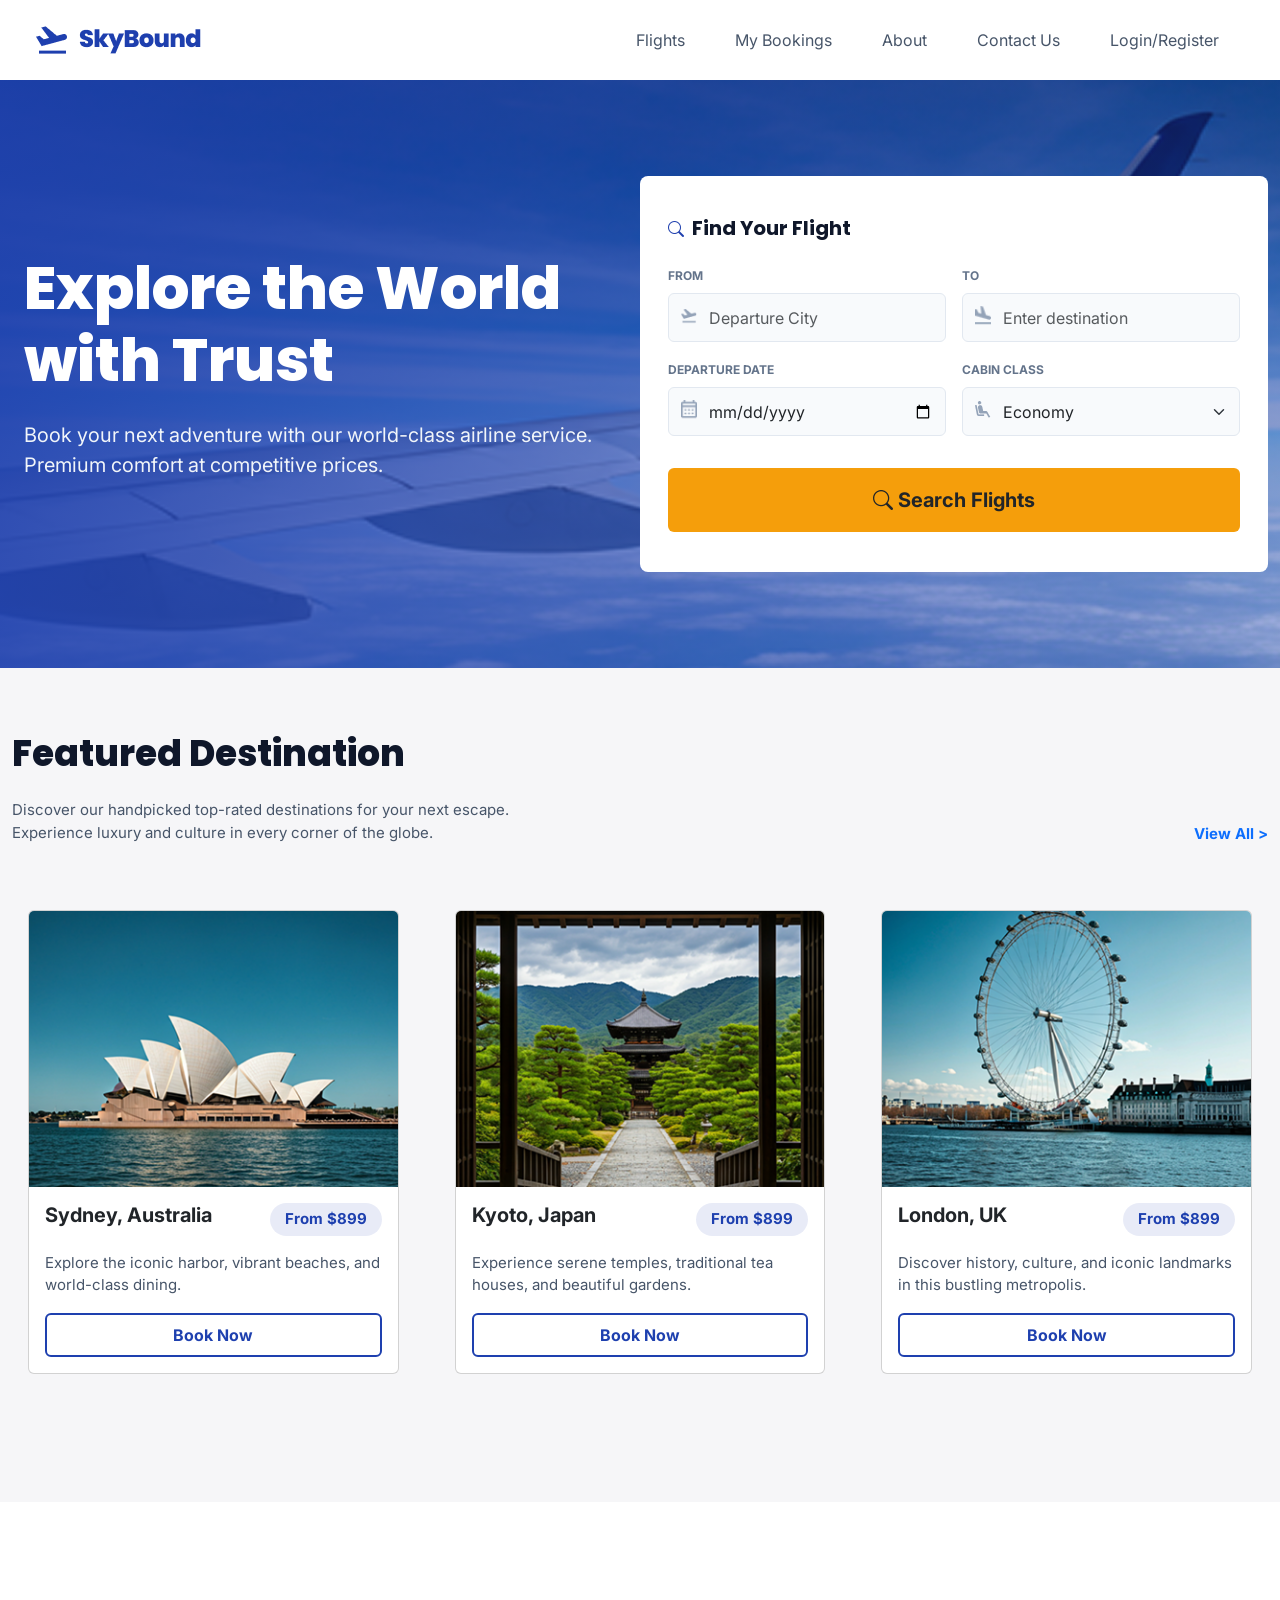
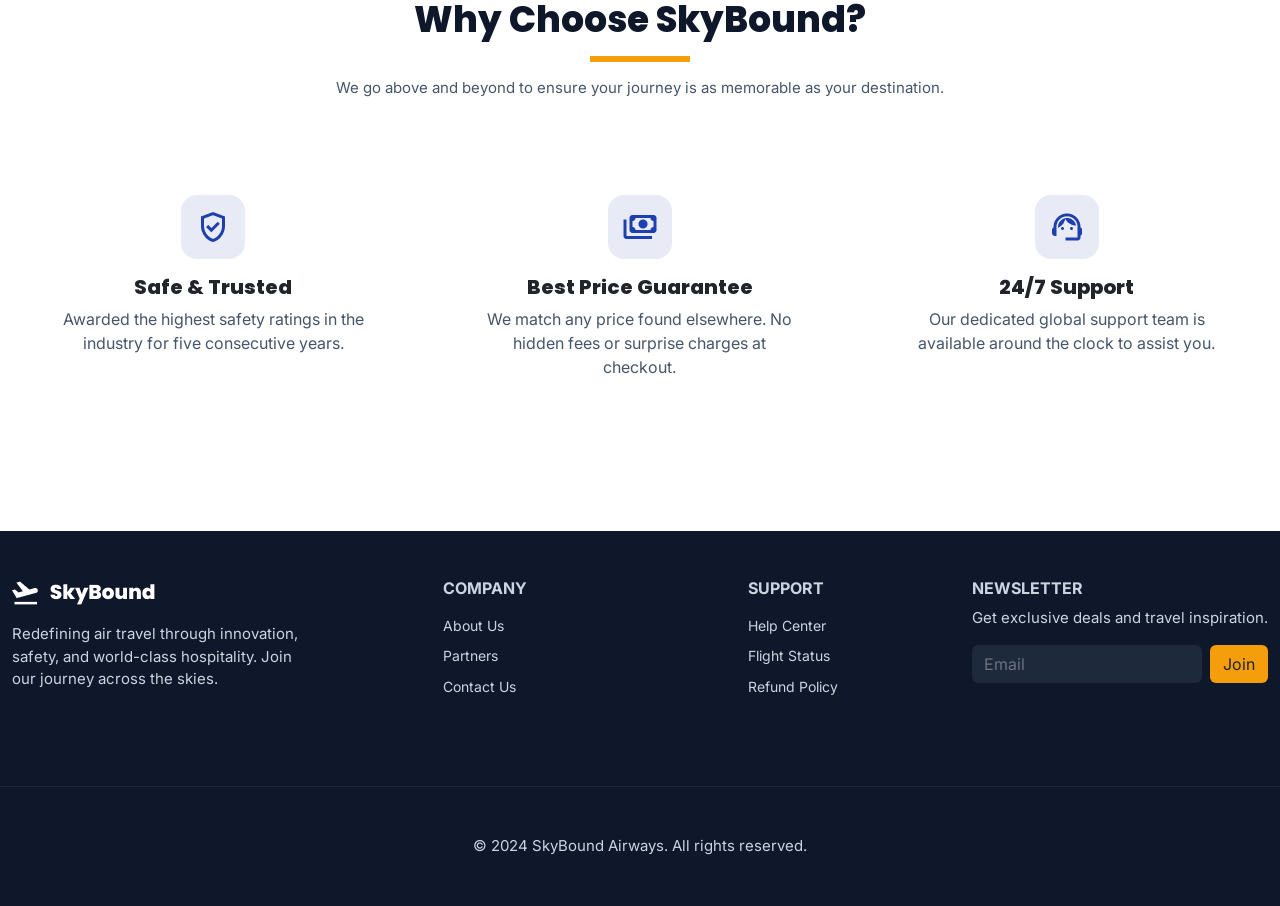
==== index.html @ 06196c8e "Added homepage" ====
<!DOCTYPE html>
<html>
<head>
	<meta charset="utf-8">
	<meta name="viewport" content="width=device-width, initial-scale=1">
	<title>SkyBound | Cheap Flights & Seamless Airline Booking</title>

	<!-- Google fonts for Poppins and Inter -->
	<link rel="preconnect" href="https://fonts.googleapis.com">
	<link rel="preconnect" href="https://fonts.gstatic.com" crossorigin>
	<link href="https://fonts.googleapis.com/css2?family=Inter:ital,opsz,wght@0,14..32,100..900;1,14..32,100..900&family=Poppins:ital,wght@0,100;0,200;0,300;0,400;0,500;0,600;0,700;0,800;0,900;1,100;1,200;1,300;1,400;1,500;1,600;1,700;1,800;1,900&display=swap" rel="stylesheet">

	<!-- boootsrap css -->
	<link href="https://cdn.jsdelivr.net/npm/bootstrap@5.3.8/dist/css/bootstrap.min.css" rel="stylesheet">
	<link href="https://cdn.jsdelivr.net/npm/bootstrap-icons@1.11.3/font/bootstrap-icons.css" rel="stylesheet">

	<link rel="stylesheet" type="text/css" href="index.css">
</head>
<body>

	<header class="container-fluid">
		<div class="container-xxl py-3">
			<nav class="navbar navbar-expand-lg navbar-light">
			  <div class="container-fluid">
			    <img src="./images/logo.png" alt="Logo" />
			    <button class="navbar-toggler" type="button" data-bs-toggle="collapse" data-bs-target="#navbarNav" aria-controls="navbarNav" aria-expanded="false" aria-label="Toggle navigation">
			      <span class="navbar-toggler-icon"></span>
			    </button>
			    <div class="collapse navbar-collapse" id="navbarNav">
			    	<div class="navbar-nav ms-auto grid-4">
			    		<a class="nav-link" href="#">Flights</a>
			    		<a class="nav-link" href="#">My Bookings</a>
			    		<a class="nav-link" href="#">About</a>
			    		<a class="nav-link" href="#">Contact Us</a>
			    		<a class="nav-link" href="#">Login/Register</a>
			    	</div>
			    </div>
			  </div>
			</nav>
		</div>
	</header>

	<section class="container-fluid banner-area">
		<div class="container-xxl py-5">
			<div class="row justify-content-center align-items-center py-5">
				<div class="col-lg-6 col-md-12 col-sm-12 py-5 banner-tagline">
					<h1 class="text-white mb-4">Explore the World with Trust</h1>

					<p>Book your next adventure with our world-class airline service. Premium comfort at competitive prices.</p>
				</div>

				<div class="col-lg-6 col-md-12 col-sm-12 banner-search-form bg-white py-4 rounded-3">
					<div class="p-3">
						<h2 class="fw-bold mb-4"><i class="bi bi-search fs-6 pe-1"></i> Find Your Flight</h2>
						 <form class="banner-form">
						    <div class="row g-3 mb-3">
						      <!-- From -->
						      <div class="col-md-6">
						        <label class="form-label text-uppercase fw-bold">From</label>
						        <input type="text" class="form-control with-icon icon-1" placeholder="Departure City">
						      </div>

						      <!-- To -->
						      <div class="col-md-6">
						        <label class="form-label text-uppercase fw-bold">To</label>
						        <input type="text" class="form-control with-icon icon-2" placeholder="Enter destination">
						      </div>

						      <!-- Departure Date -->
						      <div class="col-md-6">
						        <label class="form-label text-uppercase fw-bold">Departure Date</label>
						        <input type="date" class="form-control with-icon icon-3">
						      </div>

						      <!-- Cabin Class -->
						      <div class="col-md-6">
						        <label class="form-label text-uppercase fw-bold">Cabin Class</label>
						        <select class="form-select with-icon icon-4">
						          <option selected>Economy</option>
						          <option>Business</option>
						          <option>First Class</option>
						        </select>
						      </div>
						    </div>

						    <button type="submit" class="btn banner-search-btn w-100 mt-3 py-3 fs-5 fw-bold"><i class="bi bi-search"></i> Search Flights</button>
						  </form>
					</div>
				</div>

			</div>
		</div>
	</section>


	<section class="featured-destination-sec py-5">
		<div class="container-xxl py-3">
			<h2 class="mb-4">Featured Destination</h2>

			<div class="d-flex justify-content-between flex-column flex-md-row">
				<div class="flex-box">
					<p class="m-0">Discover our handpicked top-rated destinations for your next escape.</p>
					<p class="m-0">Experience luxury and culture in every corner of the globe.</p>
				</div>
				<div class="flex-box mt-auto pt-4">
					<a href="javascript:;" class="fw-bold text-decoration-none">View All &gt; </a>
				</div>
			</div>

			<div class="row py-5">

				<div class="col-lg-4 col-sm-12">
					<div class="card m-3">
					  <img src="./images/sydney-img.png" class="card-img-top" alt="...">
					  <div class="card-body">
					  	<div class="d-flex justify-content-between mb-3">
					  		<div class="destination-title">
					    		<h3 class="card-title fw-bold fs-5">Sydney, Australia</h3>
					    	</div>
					    	<div class="destination-price rounded-pill">
					    		<p class="m-0 p-0 fw-bold">From $899</p>
					    	</div>
						</div>
					    <p class="card-text">Explore the iconic harbor, vibrant beaches, and world-class dining.</p>

					    <a href="#" class="btn featured-btn fw-bold py-2">Book Now</a>
					  </div>
					</div>
				</div>

				<div class="col-lg-4 col-sm-12">
					<div class="card m-3">
					  <img src="./images/tokyo-img.png" class="card-img-top" alt="...">
					  <div class="card-body">
					  	<div class="d-flex justify-content-between mb-3">
					  		<div class="destination-title">
					    		<h3 class="card-title fw-bold fs-5">Kyoto, Japan</h3>
					    	</div>
					    	<div class="destination-price rounded-pill">
					    		<p class="m-0 p-0 fw-bold">From $899</p>
					    	</div>
						</div>
					    <p class="card-text">Experience serene temples, traditional tea houses, and beautiful gardens.</p>

					    <a href="#" class="btn featured-btn fw-bold py-2">Book Now</a>
					  </div>
					</div>
				</div>

				<div class="col-lg-4 col-sm-12">
					<div class="card m-3">
					  <img src="./images/london-img.png" class="card-img-top" alt="...">
					  <div class="card-body">
					  	<div class="d-flex justify-content-between mb-3">
					  		<div class="destination-title">
					    		<h3 class="card-title fw-bold fs-5">London, UK</h3>
					    	</div>
					    	<div class="destination-price rounded-pill">
					    		<p class="m-0 p-0 fw-bold">From $899</p>
					    	</div>
						</div>
					    <p class="card-text">Discover history, culture, and iconic landmarks in this bustling metropolis.</p>
					    
					    <a href="#" class="btn featured-btn fw-bold py-2">Book Now</a>
					  </div>
					</div>
				</div>

			</div>
		</div>
	</section>



	<section class="why-choose-sec py-5">
		<div class="container-xxl pt-5 text-center">
			<h2>Why Choose SkyBound?</h2>
			<div class="div-divider"></div>
			<p class="m-0">We go above and beyond to ensure your journey is as memorable as your destination.</p>

			<div class="row py-5 mt-4">
				<div class="col-lg-4 col-sm-12">
					<div class="card border-0 text-center p-2 m-3">
					  <img src="./images/why-choose-icon1.png" class="card-img-icon" alt="...">
					  <div class="card-body mb-3">
					    <h3 class="card-title">Safe &amp; Trusted</h3>
					    <p class="card-text m-0 p-0">Awarded the highest safety ratings in the industry for five consecutive years.</p>
					  </div>
					</div>
				</div>

				<div class="col-lg-4 col-sm-12">
					<div class="card border-0 text-center p-2 m-3">
					  <img src="./images/why-choose-icon2.png" class="card-img-icon" alt="...">
					  <div class="card-body mb-3">
					    <h3 class="card-title">Best Price Guarantee</h3>
					    <p class="card-text m-0 p-0">We match any price found elsewhere. No hidden fees or surprise charges at checkout.</p>
					  </div>
					</div>
				</div>

				<div class="col-lg-4 col-sm-12">
					<div class="card border-0 text-center p-2 m-3">
					  <img src="./images/why-choose-icon3.png" class="card-img-icon" alt="...">
					  <div class="card-body mb-3">
					    <h3 class="card-title">24/7 Support</h3>
					    <p class="card-text m-0 p-0">Our dedicated global support team is available around the clock to assist you.</p>
					  </div>
					</div>
				</div>

			</div>
		</div>
	</section>


	<footer class="py-5">
		<div class="container-xxl ">
			<div class="row pb-5 footer-top">
				<div class="col-lg-3 mb-4">
					<div class="footer-logo">
						<a href="javascript:;"><img src="./images/footer-logo.png" alt="Footer Logo" class="mb-3" /></a>

						<p class="m-0">Redefining air travel through innovation, safety, and world-class hospitality. Join our journey across the skies.</p>
					</div>
				</div>
				<div class="col-lg-6">
					<div class="d-flex justify-content-around flex-column flex-md-row">
						<div class="footer-nav-left mb-4">
							<h4 class="text-uppercase fw-bold fs-6">Company</h4>

							<ul class="list-unstyled">
								<li class="pt-2"><a href="javascript:;" class="text-decoration-none">About Us</a></li>
								<li class="pt-2"><a href="javascript:;" class="text-decoration-none">Partners</a></li>
								<li class="pt-2"><a href="javascript:;" class="text-decoration-none">Contact Us</a></li>
							</ul>
						</div>

						<div class="footer-nav-right mb-4">
							<h4 class="text-uppercase fw-bold fs-6">Support</h4>

							<ul class="list-unstyled">
								<li class="pt-2"><a href="javascript:;" class="text-decoration-none">Help Center</a></li>
								<li class="pt-2"><a href="javascript:;" class="text-decoration-none">Flight Status</a></li>
								<li class="pt-2"><a href="javascript:;" class="text-decoration-none">Refund Policy</a></li>
							</ul>
						</div>

					</div>
				</div>
				<div class="col-lg-3">
					<div class="newsletter">
						<h4 class="text-uppercase fw-bold fs-6">Newsletter</h4>

						<p class="m-0">Get exclusive deals and travel inspiration.</p>

						<form class="d-flex mt-3">
				        <input type="email" class="form-control border-0 me-2" placeholder="Email" />
				      
				        <button type="submit" class="btn newsletter-btn">
				          Join
				        </button>
				      </form>
					</div>
				</div>
			</div>


			<div class="row footer-bottom">
				<div class="pt-5 text-center">
					<p class="m-0">&copy; 2024 SkyBound Airways. All rights reserved.</p>
				</div>
			</div>
		</div>
	</footer>

	<!-- bootstrap js -->
	<script src="https://cdn.jsdelivr.net/npm/bootstrap@5.3.8/dist/js/bootstrap.bundle.min.js"></script>
</body>
</html>
---- index.css ----
:root {
  --primary-color: #1E40AF; 
  --secondary-color: #0F172A;
  --btn-bg-color: #F59E0B;
  --font-black: #475569;
}

body {
	font-family: "Inter", sans-serif;
	font-size: 15px;
	color: var(--font-black);
}

header .nav-link {
	font-family: "Inter", sans-serif;
	font-size: 16px;
	color: var(--font-black);
	padding: 0 25px !important;
}


.banner-area {
  background: 
    linear-gradient(
      to right,
      rgba(30, 63, 174, 0.9) 0%,
      rgba(30, 63, 174, 0.4) 100%
    ),
    url('./images/banner-bg.png');

  min-height: 562px;
  background-size: cover;
  background-repeat: no-repeat;
  background-position: center;
}

.banner-tagline h1 {
	font-family: "Poppins", sans-serif;
	font-weight: 800;
	font-size: 60px;
}

.banner-tagline p {
	color: #F1F5F9;
	font-size: 20px;
}


.banner-search-form h2 {
	color: #0F172A;
	font-size: 20px;
	font-family: "Poppins", sans-serif;
}
.banner-search-form h2 i {
	color: #1E3FAE;
}

.banner-search-form .form-label {
	font-size: 12px;
	color: #64748B;
}

.banner-search-form .form-control {
	background: #F8FAFC;
    border: 1px solid #E2E8F0;
    height: 49px;
}

.banner-search-form .form-select {
  background-color: #F8FAFC;
  background-image: var(--bs-form-select-bg-img);
  background-repeat: no-repeat;
  background-position: right 0.75rem center;
  background-size: 16px 12px;

  border: 1px solid #E2E8F0;
  height: 49px;
}

.banner-search-form .with-icon {
  background-repeat: no-repeat;
  background-position: 12px 70%;
  background-size: 16px;
  padding-left: 40px;
}

.banner-search-form .with-icon.icon-1{
	background-image: url('./images/departure-from-icon.png');
}
.banner-search-form .with-icon.icon-2{
	background-image: url('./images/departure-to-icon.png');
}
.banner-search-form .with-icon.icon-3{
	background-image: url('./images/departure-date-icon.png');
}
.banner-search-form .with-icon.icon-4 {
  background-image: 
    url('./images/cabin-class-icon.png'),
    var(--bs-form-select-bg-img);
  background-repeat: no-repeat, no-repeat;
  background-position:12px 70%, right 0.75rem center;
  background-size: 16px, 16px 12px;
  padding-left: 40px;
}

.banner-search-form .banner-search-btn {
	background: var(--btn-bg-color);
}

.featured-destination-sec {
	background: #F6F6F8;
}

.featured-destination-sec h2, .why-choose-sec h2 {
	font-family: "Poppins", sans-serif;
	font-size: 36px;
	font-weight: 800;
	color: var(--secondary-color);
}

.destination-price {
	background: #1E3FAE1A;
    padding: 5px 15px;
}
.destination-price p {
	color: var(--primary-color);
}

.featured-destination-sec .featured-btn {
	color: var(--primary-color);
	border: 2px solid var(--primary-color);
	width: 100%;
}

.featured-destination-sec .card-text {
	color: var(--font-black) !important;
}

.div-divider{
	background: var(--btn-bg-color);
    height: 6px;
    width: 100px;
    margin: 15px auto;
}
.why-choose-sec .card-img-icon {
	width: 64px;
    display: block;
    margin: 0 auto;
}
.why-choose-sec .card-title {
	font-size: 20px;
	font-weight: 800;
	font-family: "Poppins", sans-serif;
}
.why-choose-sec .card-text {
	font-size: 16px;
	color: var(--font-black) !important;
}
footer {
	background: var(--secondary-color);
	color: #CBD5E1;
}
footer .list-unstyled li a {
	font-size: 14px;
	color: #CBD5E1;
}
footer .footer-top {
	border-bottom: 1px solid #1E293B;
}

.newsletter .form-control {
	background: #1E293B;
	color: #fff;
}
.newsletter .form-control::placeholder {
	color: #6B7280;;
}

.newsletter .newsletter-btn {
	background: var(--btn-bg-color);
}
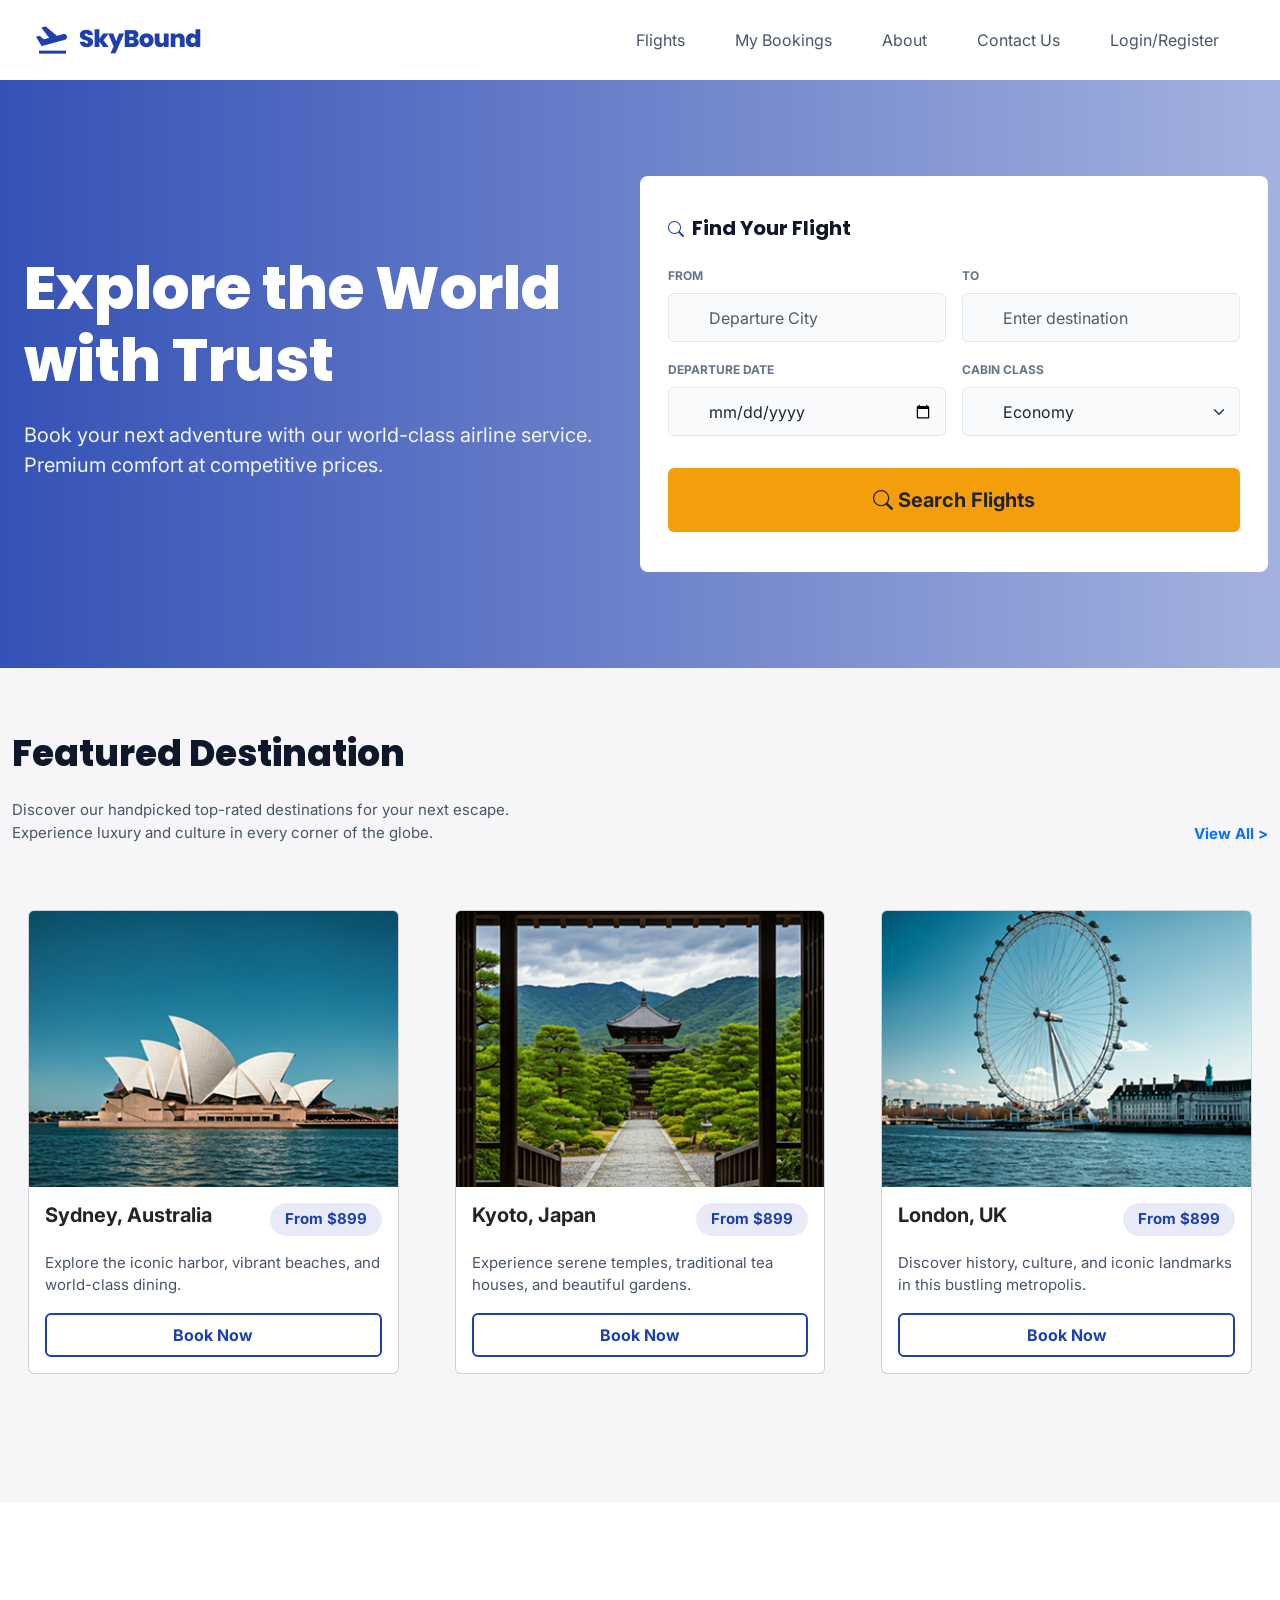
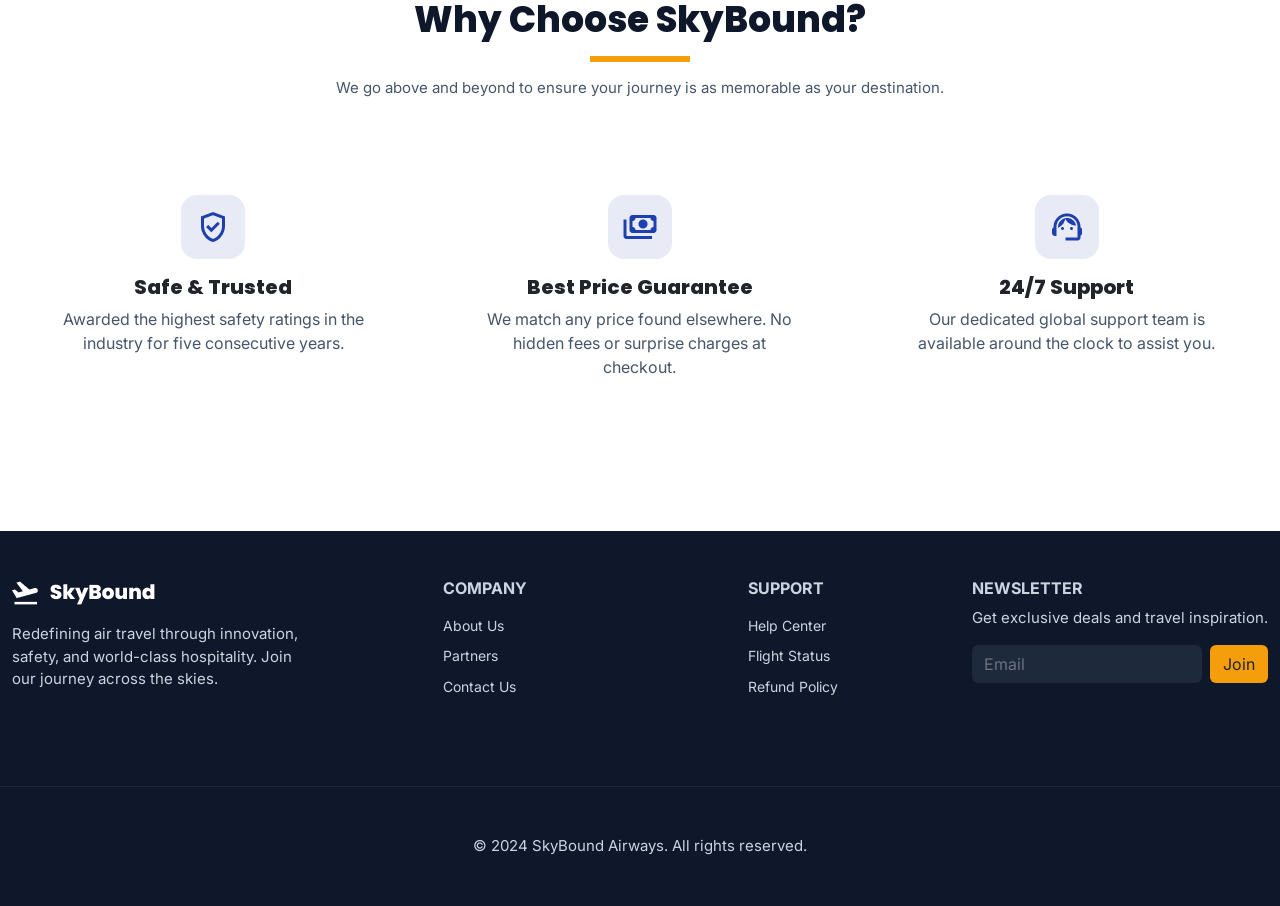
==== commit cfa003e7: "Added css and js folder" ====
--- a/index.html
+++ b/index.html
@@ -14,7 +14,7 @@
 	<link href="https://cdn.jsdelivr.net/npm/bootstrap@5.3.8/dist/css/bootstrap.min.css" rel="stylesheet">
 	<link href="https://cdn.jsdelivr.net/npm/bootstrap-icons@1.11.3/font/bootstrap-icons.css" rel="stylesheet">
 
-	<link rel="stylesheet" type="text/css" href="index.css">
+	<link rel="stylesheet" type="text/css" href="./css/index.css">
 </head>
 <body>
 
@@ -274,7 +274,16 @@
 		</div>
 	</footer>
 
+
+	<button onclick="scrollToTop()" id="back-to-top-btn" title="Go to top" class="btn rounded-circle shadow">
+   		<i class="bi bi-arrow-up"></i>
+	</button>
+
+
 	<!-- bootstrap js -->
 	<script src="https://cdn.jsdelivr.net/npm/bootstrap@5.3.8/dist/js/bootstrap.bundle.min.js"></script>
+
+	<!-- index js -->
+	<script src="./js/index.js"></script>
 </body>
 </html>
--- a/css/index.css
+++ b/css/index.css
@@ -0,0 +1,210 @@
+:root {
+  --primary-color: #1E40AF; 
+  --secondary-color: #0F172A;
+  --btn-bg-color: #F59E0B;
+  --font-black: #475569;
+}
+
+html {
+  scroll-behavior: smooth;
+}
+
+body {
+	font-family: "Inter", sans-serif;
+	font-size: 15px;
+	color: var(--font-black);
+}
+
+header .nav-link {
+	font-family: "Inter", sans-serif;
+	font-size: 16px;
+	color: var(--font-black);
+	padding: 0 25px !important;
+}
+
+
+.banner-area {
+  background: 
+    linear-gradient(
+      to right,
+      rgba(30, 63, 174, 0.9) 0%,
+      rgba(30, 63, 174, 0.4) 100%
+    ),
+    url('./images/banner-bg.png');
+
+  min-height: 562px;
+  background-size: cover;
+  background-repeat: no-repeat;
+  background-position: center;
+}
+
+.banner-tagline h1 {
+	font-family: "Poppins", sans-serif;
+	font-weight: 800;
+	font-size: 60px;
+}
+
+.banner-tagline p {
+	color: #F1F5F9;
+	font-size: 20px;
+}
+
+
+.banner-search-form h2 {
+	color: #0F172A;
+	font-size: 20px;
+	font-family: "Poppins", sans-serif;
+}
+.banner-search-form h2 i {
+	color: #1E3FAE;
+}
+
+.banner-search-form .form-label {
+	font-size: 12px;
+	color: #64748B;
+}
+
+.banner-search-form .form-control {
+	background: #F8FAFC;
+    border: 1px solid #E2E8F0;
+    height: 49px;
+}
+
+.banner-search-form .form-select {
+  background-color: #F8FAFC;
+  background-image: var(--bs-form-select-bg-img);
+  background-repeat: no-repeat;
+  background-position: right 0.75rem center;
+  background-size: 16px 12px;
+
+  border: 1px solid #E2E8F0;
+  height: 49px;
+}
+
+.banner-search-form .with-icon {
+  background-repeat: no-repeat;
+  background-position: 12px 70%;
+  background-size: 16px;
+  padding-left: 40px;
+}
+
+.banner-search-form .with-icon.icon-1{
+	background-image: url('./images/departure-from-icon.png');
+}
+.banner-search-form .with-icon.icon-2{
+	background-image: url('./images/departure-to-icon.png');
+}
+.banner-search-form .with-icon.icon-3{
+	background-image: url('./images/departure-date-icon.png');
+}
+.banner-search-form .with-icon.icon-4 {
+  background-image: 
+    url('./images/cabin-class-icon.png'),
+    var(--bs-form-select-bg-img);
+  background-repeat: no-repeat, no-repeat;
+  background-position:12px 70%, right 0.75rem center;
+  background-size: 16px, 16px 12px;
+  padding-left: 40px;
+}
+
+.banner-search-form .banner-search-btn {
+	background: var(--btn-bg-color);
+}
+
+.featured-destination-sec {
+	background: #F6F6F8;
+}
+
+.featured-destination-sec h2, .why-choose-sec h2 {
+	font-family: "Poppins", sans-serif;
+	font-size: 36px;
+	font-weight: 800;
+	color: var(--secondary-color);
+}
+
+.destination-price {
+	background: #1E3FAE1A;
+    padding: 5px 15px;
+}
+.destination-price p {
+	color: var(--primary-color);
+}
+
+.featured-destination-sec .featured-btn {
+	color: var(--primary-color);
+	border: 2px solid var(--primary-color);
+	width: 100%;
+}
+
+.featured-destination-sec .card-text {
+	color: var(--font-black) !important;
+}
+
+.div-divider{
+	background: var(--btn-bg-color);
+    height: 6px;
+    width: 100px;
+    margin: 15px auto;
+}
+.why-choose-sec .card-img-icon {
+	width: 64px;
+    display: block;
+    margin: 0 auto;
+}
+.why-choose-sec .card-title {
+	font-size: 20px;
+	font-weight: 800;
+	font-family: "Poppins", sans-serif;
+}
+.why-choose-sec .card-text {
+	font-size: 16px;
+	color: var(--font-black) !important;
+}
+footer {
+	background: var(--secondary-color);
+	color: #CBD5E1;
+}
+footer .list-unstyled li a {
+	font-size: 14px;
+	color: #CBD5E1;
+}
+footer .footer-top {
+	border-bottom: 1px solid #1E293B;
+}
+
+.newsletter .form-control {
+	background: #1E293B;
+	color: #fff;
+}
+.newsletter .form-control::placeholder {
+	color: #6B7280;;
+}
+
+.newsletter .newsletter-btn {
+	background: var(--btn-bg-color);
+}
+
+#back-to-top-btn {
+    background: var(--btn-bg-color);
+    position: fixed;
+    bottom: 20px;
+    right: 20px;
+    z-index: 99;
+    border: none;
+    cursor: pointer;
+    width: 50px;
+    height: 50px; 
+    display: flex;
+    align-items: center;
+    justify-content: center;
+    border-radius: 50%;
+    opacity: 0;
+    visibility: hidden;
+    transition: all 0.3s ease;
+    color: #fff;
+}
+
+#back-to-top-btn.show {
+    opacity: 1;
+    visibility: visible;
+}
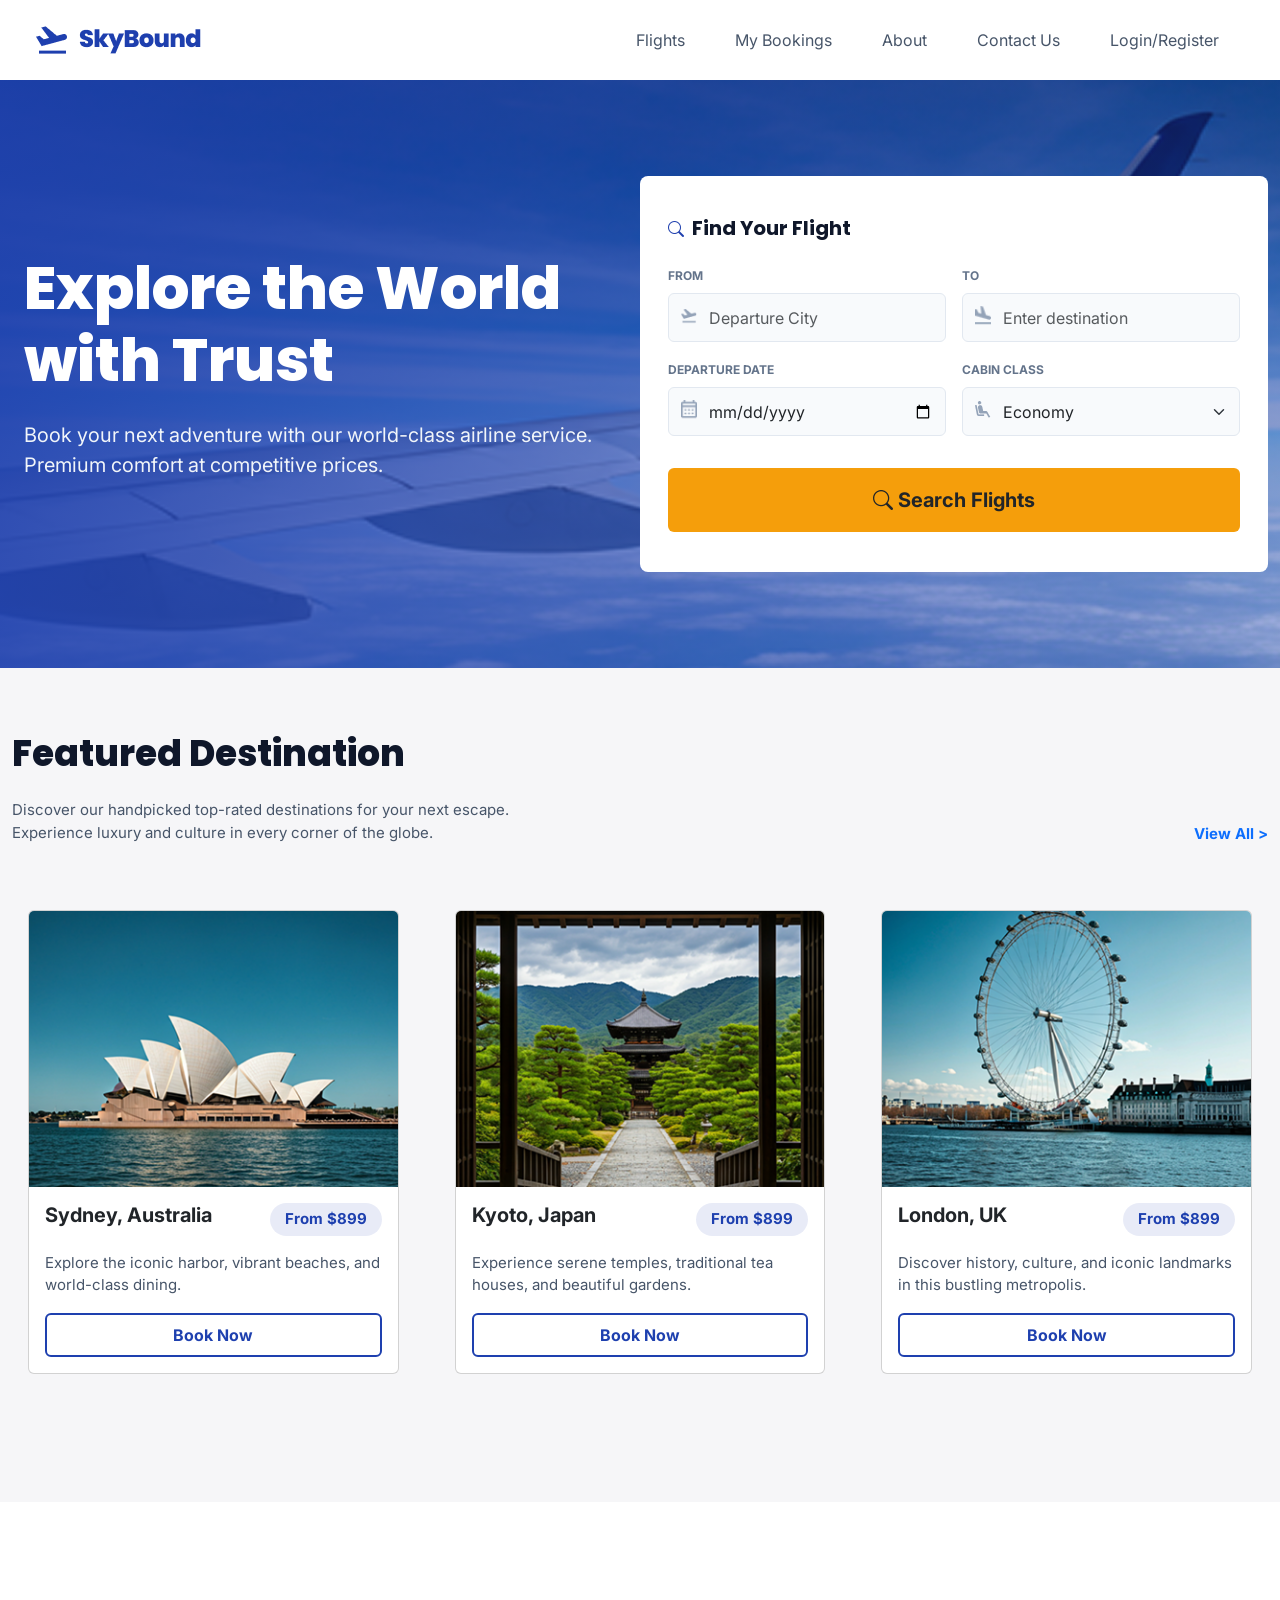
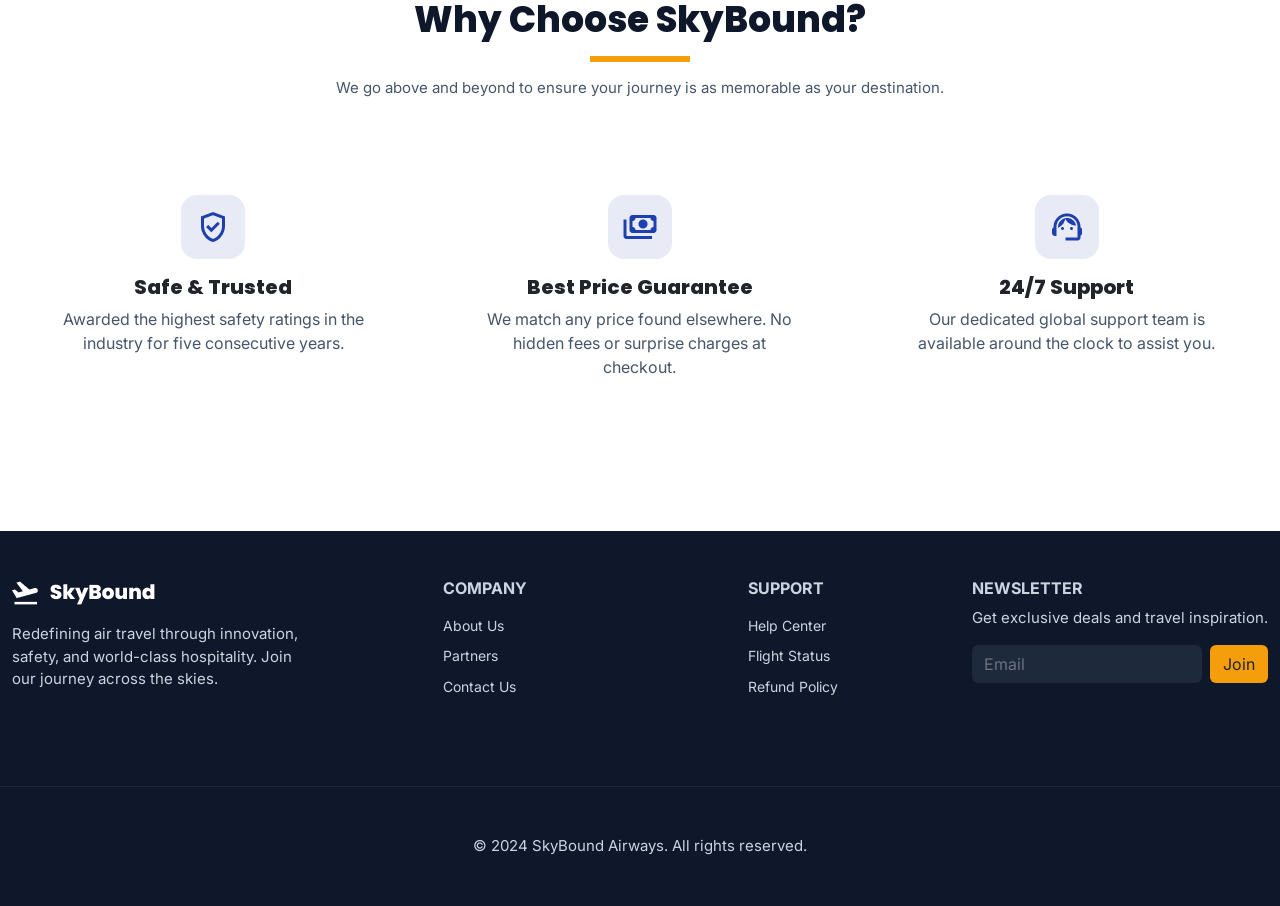
==== commit cffb2044: "added seatselection features" ====
--- a/index.html
+++ b/index.html
@@ -52,7 +52,7 @@
 				<div class="col-lg-6 col-md-12 col-sm-12 banner-search-form bg-white py-4 rounded-3">
 					<div class="p-3">
 						<h2 class="fw-bold mb-4"><i class="bi bi-search fs-6 pe-1"></i> Find Your Flight</h2>
-						 <form class="banner-form">
+						 <form class="banner-form" action="./seatselection.html">
 						    <div class="row g-3 mb-3">
 						      <!-- From -->
 						      <div class="col-md-6">
--- a/css/index.css
+++ b/css/index.css
@@ -30,7 +30,7 @@
       rgba(30, 63, 174, 0.9) 0%,
       rgba(30, 63, 174, 0.4) 100%
     ),
-    url('./images/banner-bg.png');
+    url('../images/banner-bg.png');
 
   min-height: 562px;
   background-size: cover;
@@ -89,17 +89,17 @@
 }
 
 .banner-search-form .with-icon.icon-1{
-	background-image: url('./images/departure-from-icon.png');
+	background-image: url('../images/departure-from-icon.png');
 }
 .banner-search-form .with-icon.icon-2{
-	background-image: url('./images/departure-to-icon.png');
+	background-image: url('../images/departure-to-icon.png');
 }
 .banner-search-form .with-icon.icon-3{
-	background-image: url('./images/departure-date-icon.png');
+	background-image: url('../images/departure-date-icon.png');
 }
 .banner-search-form .with-icon.icon-4 {
   background-image: 
-    url('./images/cabin-class-icon.png'),
+    url('../images/cabin-class-icon.png'),
     var(--bs-form-select-bg-img);
   background-repeat: no-repeat, no-repeat;
   background-position:12px 70%, right 0.75rem center;
